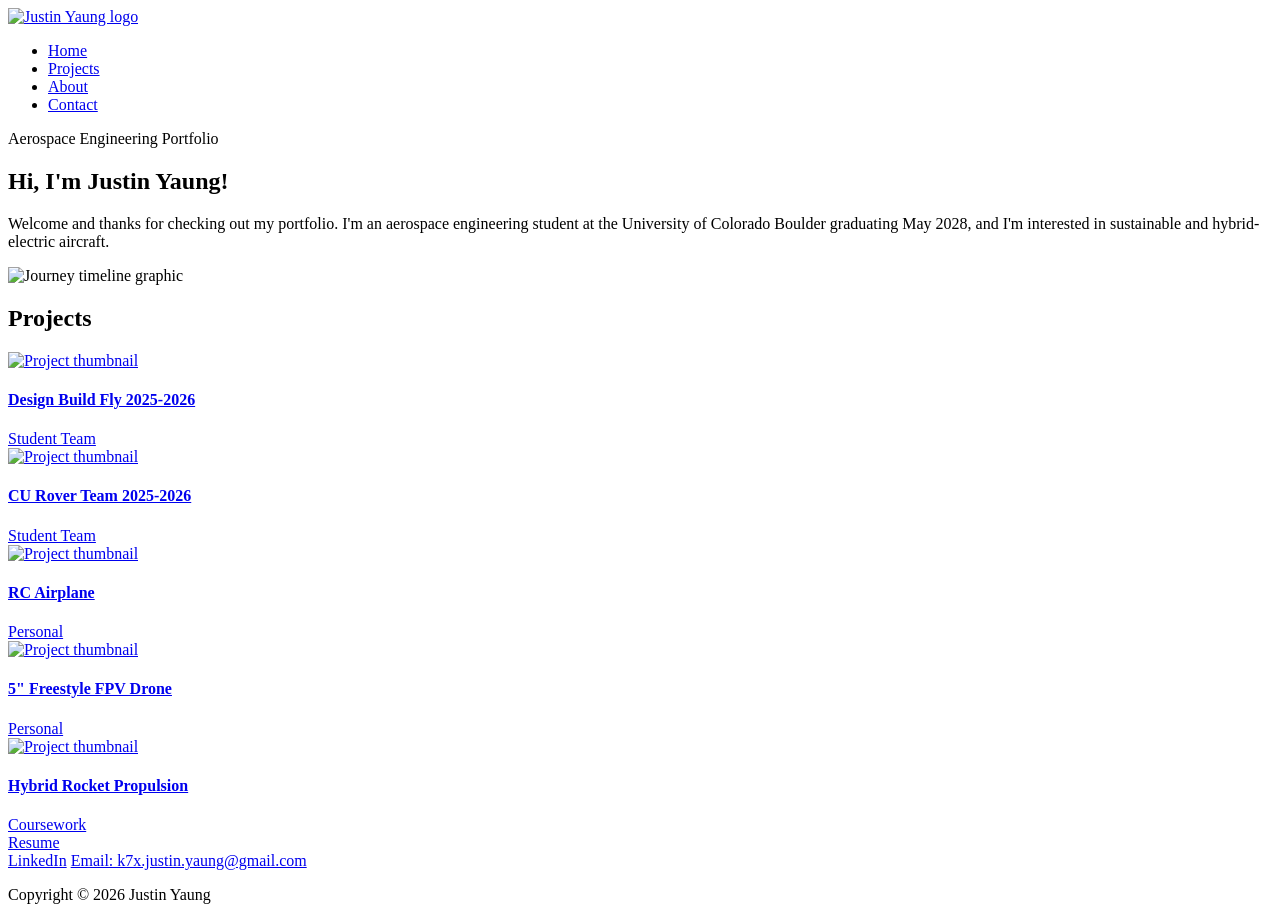
==== index.html @ b1a97101 "Add files via upload" ====
<!DOCTYPE html>
<html lang="en">
<head>
<meta charset="UTF-8">
<meta name="viewport" content="width=device-width, initial-scale=1.0">
<title>Justin Yaung — Engineering Portfolio</title>
<link rel="stylesheet" href="style.css">
</head>
<body>

<header class="navbar">
  <div class="nav-inner">
    <a href="#" class="logo"><img src="images/logo.png" alt="Justin Yaung logo"></a>
    <nav>
      <ul class="nav-links">
        <li><a href="#home">Home</a></li>
        <!-- <li><a href="#experience">Experience</a></li> -->
        <li><a href="#projects">Projects</a></li>
        <li><a href="#about">About</a></li>
        <li><a href="#contact">Contact</a></li>
      </ul>
    </nav>
  </div>
</header>

<main>
  <!-- HERO / SUMMARY -->
  <section id="home" class="hero">
    <p class="eyebrow"> Aerospace Engineering Portfolio</p>
    <h1>Hi, I'm Justin Yaung!</h1>
    <p class="summary">
      Welcome and thanks for checking out my portfolio. I'm an aerospace engineering student at the University of Colorado Boulder graduating May 2028, and I'm interested in 
      sustainable and hybrid-electric aircraft.
    </p>
    <img class="hero-img" src="images/teamphoto.jpg" alt="Journey timeline graphic">
  </section>


  <!-- STRENGTHS / WEAKNESSES
  <section class="traits">
    <div class="trait-card">
      <h3>Strengths</h3>
      <ul>
        <li>Passionate about hands-on design and fabrication.</li>
        <li>Strong CAD and simulation background.</li>
        <li>Enjoy leading and collaborating on team projects.</li>
      </ul>
    </div>
    <div class="trait-card">
      <h3>Weaknesses</h3>
      <ul>
        <li>Still addicted to the machine shop.</li>
        <li>Perfectionist when it comes to tolerances.</li>
        <li>Can never leave a project "good enough."</li>
      </ul>
    </div>
  </section>
  -->

  <!-- EXPERIENCE
  <section id="experience" class="experience">
    <h2>Experience</h2>

    <div class="logo-strip">
      <img src="https://placehold.co/80x80?text=Logo" alt="Company logo">
      <img src="https://placehold.co/80x80?text=Logo" alt="Company logo">
      <img src="https://placehold.co/80x80?text=Logo" alt="Company logo">
    </div>

    <div class="timeline">

      <div class="timeline-item">
        <div class="timeline-meta">
          <span class="date">Jun – Aug 2026</span>
          <span class="location">City, State</span>
        </div>
        <div class="timeline-content">
          <h3>Company Name — Job Title</h3>
          <p>One or two lines describing your role, responsibilities, and impact.</p>
          <img src="https://placehold.co/600x338?text=Project+Photo" alt="Experience photo">
          <a href="#" class="read-more">Read More →</a>
        </div>
      </div>

      <div class="timeline-item">
        <div class="timeline-meta">
          <span class="date">Jan – May 2026</span>
          <span class="location">City, State</span>
        </div>
        <div class="timeline-content">
          <h3>Company Name — Job Title</h3>
          <p>One or two lines describing your role, responsibilities, and impact.</p>
          <img src="https://placehold.co/600x338?text=Project+Photo" alt="Experience photo">
          <a href="#" class="read-more">Read More →</a>
        </div>
      </div>

      <div class="timeline-item">
        <div class="timeline-meta">
          <span class="date">Sep – Dec 2025</span>
          <span class="location">City, State</span>
        </div>
        <div class="timeline-content">
          <h3>Company Name — Job Title</h3>
          <p>One or two lines describing your role, responsibilities, and impact.</p>
          <img src="https://placehold.co/600x338?text=Project+Photo" alt="Experience photo">
          <a href="#" class="read-more">Read More →</a>
        </div>
      </div>

    </div>
  </section>
  -->


  <!-- PROJECTS -->
  <section id="projects" class="projects">
    <h2>Projects</h2>
    <div class="project-grid">

      <a href="projects/dbf2526.html" class="project-card">
        <img src="images/dbfhero.jpg" alt="Project thumbnail">
        <div class="project-info">
          <h4>Design Build Fly 2025-2026</h4>
          <span class="tag">Student Team</span>
        </div>
      </a>

      <a href="projects/rover2526.html" class="project-card">
        <img src="images/rover.jpg" alt="Project thumbnail">
        <div class="project-info">
          <h4>CU Rover Team 2025-2026</h4>
          <span class="tag">Student Team</span>
        </div>
      </a>

      <a href="projects/gowolf.html" class="project-card">
        <img src="https://placehold.co/400x300?text=Project" alt="Project thumbnail">
        <div class="project-info">
          <h4>RC Airplane</h4>
          <span class="tag">Personal</span>
        </div>
      </a>

      <a href="projects/drone.html" class="project-card">
        <img src="https://placehold.co/400x300?text=Project" alt="Project thumbnail">
        <div class="project-info">
          <h4>5" Freestyle FPV Drone</h4>
          <span class="tag">Personal</span>
        </div>
      </a>

      <a href="projects/hybridrocket.html" class="project-card">
        <img src="https://placehold.co/400x300?text=Project" alt="Project thumbnail">
        <div class="project-info">
          <h4>Hybrid Rocket Propulsion</h4>
          <span class="tag">Coursework</span>
        </div>
      </a>

    </div>
  </section>


<!-- CONTACT / FOOTER -->
<footer id="contact" class="footer">
  <a href="resume.pdf" class="btn-outline" target="_blank">Resume</a>
  <div class="footer-links">
    <a href="https://linkedin.com/in/justin-yaung" target="_blank">LinkedIn</a>
    <a href="mailto:k7x.justin.yaung@gmail.com">Email: k7x.justin.yaung@gmail.com</a>
  </div>
  <p class="copyright">Copyright © 2026 Justin Yaung</p>
</footer>

</body>
</html>
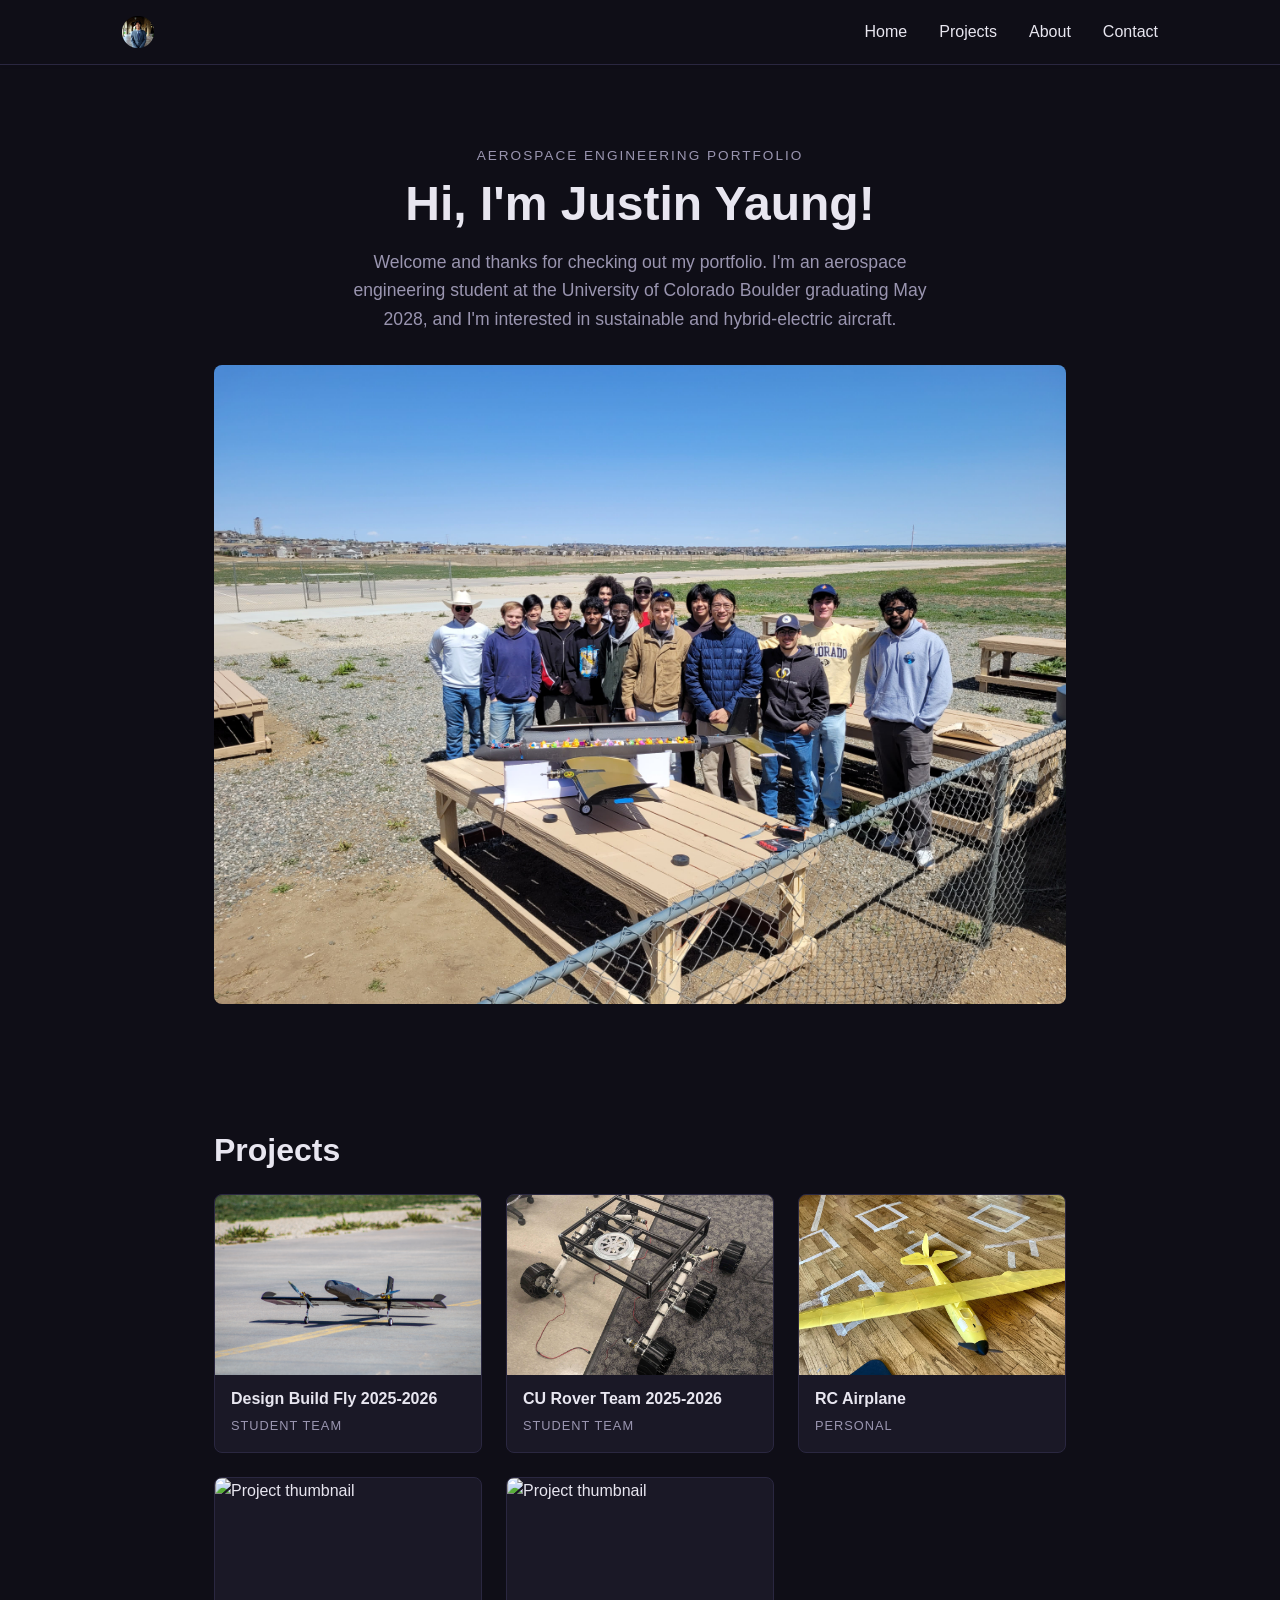
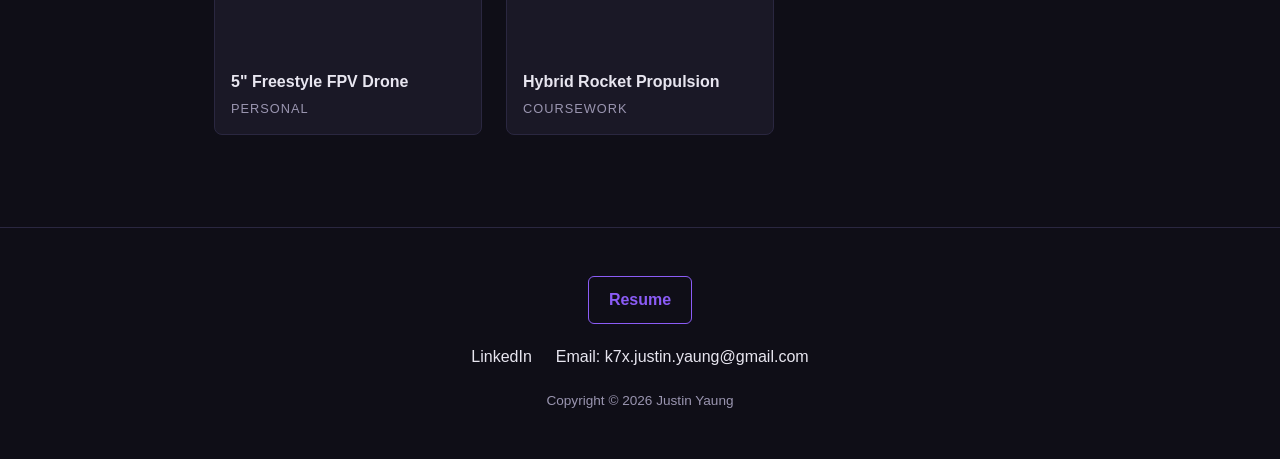
==== commit 5623533f: "Fix HTML encoding issues in index.html" ====
--- a/index.html
+++ b/index.html
@@ -135,7 +135,7 @@
       </a>
 
       <a href="projects/gowolf.html" class="project-card">
-        <img src="https://placehold.co/400x300?text=Project" alt="Project thumbnail">
+        <img src="images/gowolf_full_plane.jpg" alt="Project thumbnail">
         <div class="project-info">
           <h4>RC Airplane</h4>
           <span class="tag">Personal</span>
@@ -173,4 +173,4 @@
 </footer>
 
 </body>
-</html>+</html>
--- a/style.css
+++ b/style.css
@@ -0,0 +1,231 @@
+:root {
+  --bg: #0f0e17;
+  --bg-alt: #1a1826;
+  --text: #e8e6f0;
+  --muted: #9a95b0;
+  --accent: #8b5cf6;
+  --accent-2: #6366f1;
+  --border: #2a2740;
+  --max-width: 900px;
+}
+
+* { box-sizing: border-box; margin: 0; padding: 0; }
+
+body {
+  font-family: 'Segoe UI', Helvetica, Arial, sans-serif;
+  color: var(--text);
+  background: var(--bg);
+  line-height: 1.6;
+}
+
+h1, h2, h3, h4 { line-height: 1.2; font-weight: 700; }
+
+a { color: inherit; text-decoration: none; }
+
+section { max-width: var(--max-width); margin: 0 auto; padding: 60px 24px; }
+
+/* NAVBAR */
+.navbar {
+  width: 100%;
+  border-bottom: 1px solid var(--border);
+  position: sticky;
+  top: 0;
+  background: var(--bg);
+  box-shadow: 0 1px 4px rgba(0,0,0,0.04);
+  z-index: 10;
+}
+.nav-inner {
+  width: 100%;
+  max-width: 1100px;
+  margin: 0 auto;
+  display: flex;
+  flex-direction: row;
+  justify-content: space-between;
+  align-items: center;
+  padding: 16px 32px;
+}
+.logo { font-weight: 800; font-size: 1.2rem; white-space: nowrap; display: flex; align-items: center; }
+.logo img { height: 32px; width: auto; display: block}
+.nav-links {
+  list-style: none;
+  display: flex;
+  flex-direction: row;
+  gap: 32px;
+}
+.nav-links a { font-weight: 500; white-space: nowrap; }
+.nav-links a:hover { color: var(--accent); }
+
+@media (max-width: 640px) {
+  .nav-inner { flex-wrap: wrap; gap: 12px; padding: 14px 20px; }
+  .nav-links { gap: 16px; flex-wrap: wrap; justify-content: center; }
+}
+
+/* HERO */
+.hero { text-align: center; padding-top: 80px; }
+.eyebrow { text-transform: uppercase; letter-spacing: 2px; color: var(--muted); font-size: 0.85rem; margin-bottom: 8px; }
+.hero h1 { font-size: 3rem; margin-bottom: 16px; }
+.summary { max-width: 600px; margin: 0 auto 32px; color: var(--muted); font-size: 1.1rem; }
+.hero-img { width: 100%; border-radius: 8px; }
+
+/* TRAITS */
+.traits {
+  display: grid;
+  grid-template-columns: 1fr 1fr;
+  gap: 32px;
+}
+.trait-card {
+  background: var(--bg-alt);
+  border: 1px solid var(--border);
+  border-radius: 8px;
+  padding: 24px;
+}
+.trait-card h3 { margin-bottom: 12px; }
+.trait-card ul { padding-left: 20px; color: var(--muted); }
+.trait-card li { margin-bottom: 6px; }
+
+/* EXPERIENCE */
+.experience h2, .projects h2, .about h2 { font-size: 2rem; margin-bottom: 24px; }
+
+.logo-strip {
+  display: flex;
+  gap: 20px;
+  flex-wrap: wrap;
+  margin-bottom: 40px;
+}
+.logo-strip img { width: 60px; height: 60px; border-radius: 8px; object-fit: cover; }
+
+.timeline-item {
+  display: grid;
+  grid-template-columns: 160px 1fr;
+  gap: 24px;
+  padding: 32px 0;
+  border-top: 1px solid var(--border);
+}
+.timeline-item:first-child { border-top: none; }
+.timeline-meta { color: var(--muted); font-size: 0.9rem; }
+.timeline-meta .date { display: block; font-weight: 600; color: var(--text); }
+.timeline-content h3 { margin-bottom: 8px; font-size: 1.15rem; }
+.timeline-content p { color: var(--muted); margin-bottom: 12px; }
+.timeline-content img { width: 100%; max-width: 500px; border-radius: 8px; margin-bottom: 12px; display: block; }
+.read-more { color: var(--accent); font-weight: 600; }
+
+/* PROJECTS */
+.project-grid {
+  display: grid;
+  grid-template-columns: repeat(auto-fit, minmax(240px, 1fr));
+  gap: 24px;
+  margin-bottom: 32px;
+}
+.project-card {
+  border: 1px solid var(--border);
+  background: var(--bg-alt);
+  border-radius: 8px;
+  overflow: hidden;
+  display: block;
+  transition: transform 0.15s ease, box-shadow 0.15s ease, border-color 0.15s ease;
+}
+.project-card:hover { transform: translateY(-4px); box-shadow: 0 8px 24px rgba(139,92,246,0.25); border-color: var(--accent); }
+.project-card img { width: 100%; height: 180px; object-fit: cover; display: block; }
+.project-info { padding: 14px 16px; }
+.project-info h4 { margin-bottom: 4px; }
+.tag { font-size: 0.8rem; color: var(--muted); text-transform: uppercase; letter-spacing: 1px; }
+
+.btn-outline {
+  display: inline-block;
+  border: 1px solid var(--accent);
+  color: var(--accent);
+  border-radius: 6px;
+  padding: 10px 20px;
+  font-weight: 600;
+}
+.btn-outline:hover { background: linear-gradient(135deg, var(--accent), var(--accent-2)); color: #fff; border-color: transparent; }
+
+/* ABOUT */
+.about p { color: var(--muted); max-width: 700px; }
+
+/* FOOTER */
+.footer {
+  border-top: 1px solid var(--border);
+  text-align: center;
+  padding: 48px 24px;
+}
+.footer-links { margin: 20px 0; display: flex; justify-content: center; gap: 24px; }
+.footer-links a:hover { color: var(--accent); }
+.copyright { color: var(--muted); font-size: 0.85rem; }
+
+/* PROJECT DETAIL PAGE */
+.project-detail { padding-top: 60px; }
+.back-link {
+  display: inline-block;
+  color: var(--muted);
+  margin-bottom: 24px;
+  font-weight: 500;
+}
+.back-link:hover { color: var(--accent); }
+
+.project-detail h1 { font-size: 2.4rem; margin: 8px 0 16px; }
+.project-detail .summary { text-align: left; margin: 0 0 28px; max-width: 700px; }
+.project-hero-img { width: 100%; border-radius: 8px; margin-bottom: 32px; }
+
+.project-meta-row {
+  display: grid;
+  grid-template-columns: repeat(3, 1fr);
+  gap: 20px;
+  background: var(--bg-alt);
+  border: 1px solid var(--border);
+  border-radius: 8px;
+  padding: 20px;
+  margin-bottom: 40px;
+}
+.meta-label {
+  display: block;
+  text-transform: uppercase;
+  letter-spacing: 1px;
+  font-size: 0.75rem;
+  color: var(--muted);
+  margin-bottom: 4px;
+}
+.project-meta-row p { font-weight: 600; }
+
+.project-body h2 {
+  font-size: 1.4rem;
+  margin: 32px 0 12px;
+  color: var(--accent);
+}
+.project-body p { color: var(--muted); margin-bottom: 16px; }
+
+.project-gallery {
+  display: grid;
+  grid-template-columns: 1fr 1fr;
+  gap: 16px;
+  margin: 20px 0;
+}
+.project-gallery img { width: 100%; aspect-ratio: 4 / 3; object-fit: cover; border-radius: 8px; display: block; }
+.project-gallery figcaption {
+  font-size: 0.85rem;
+  color: var(--muted);
+  margin-top: 8px;
+  text-align: center;
+}
+
+.project-nav {
+  display: flex;
+  justify-content: space-between;
+  margin-top: 48px;
+  padding-top: 24px;
+  border-top: 1px solid var(--border);
+}
+
+@media (max-width: 640px) {
+  .project-meta-row { grid-template-columns: 1fr; }
+  .project-gallery { grid-template-columns: 1fr; }
+  .project-nav { flex-direction: column; gap: 12px; }
+}
+
+/* RESPONSIVE */
+@media (max-width: 640px) {
+  .nav-links { gap: 14px; font-size: 0.9rem; }
+  .traits { grid-template-columns: 1fr; }
+  .timeline-item { grid-template-columns: 1fr; }
+  .hero h1 { font-size: 2.2rem; }
+}
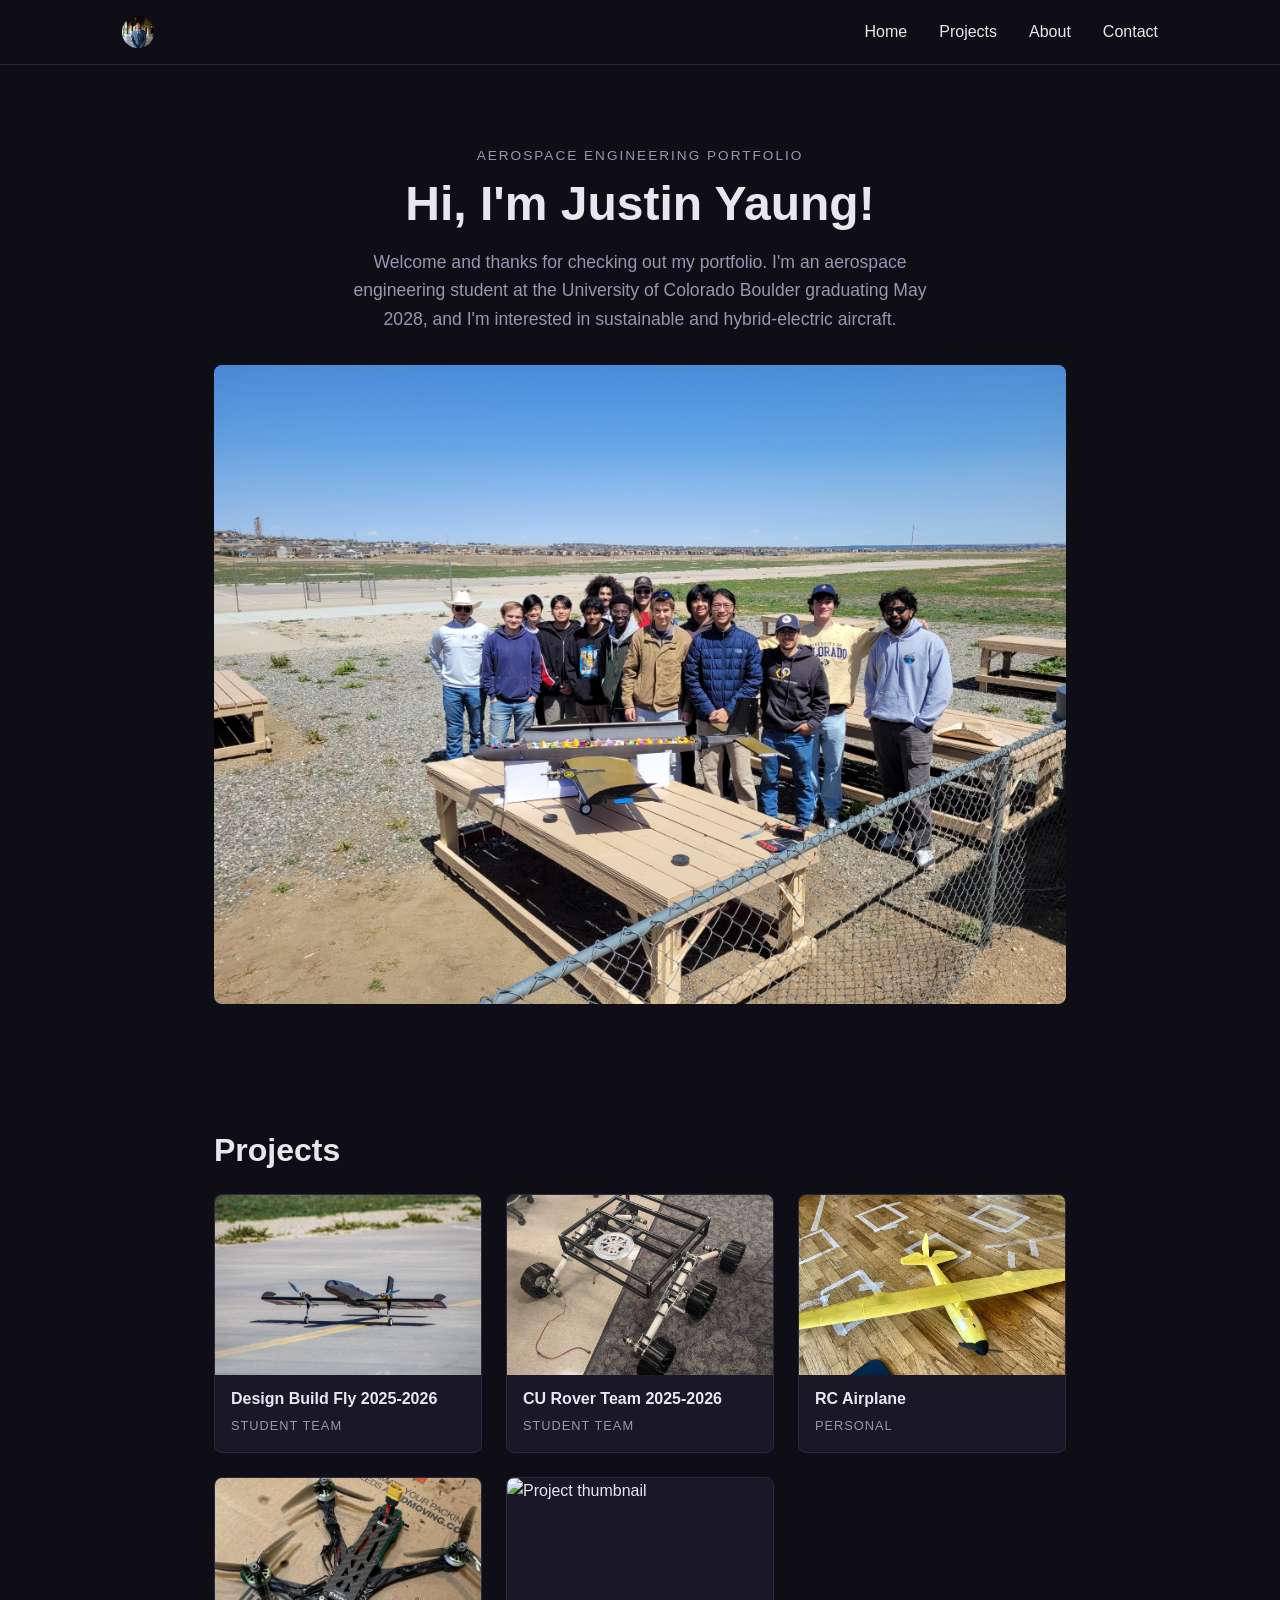
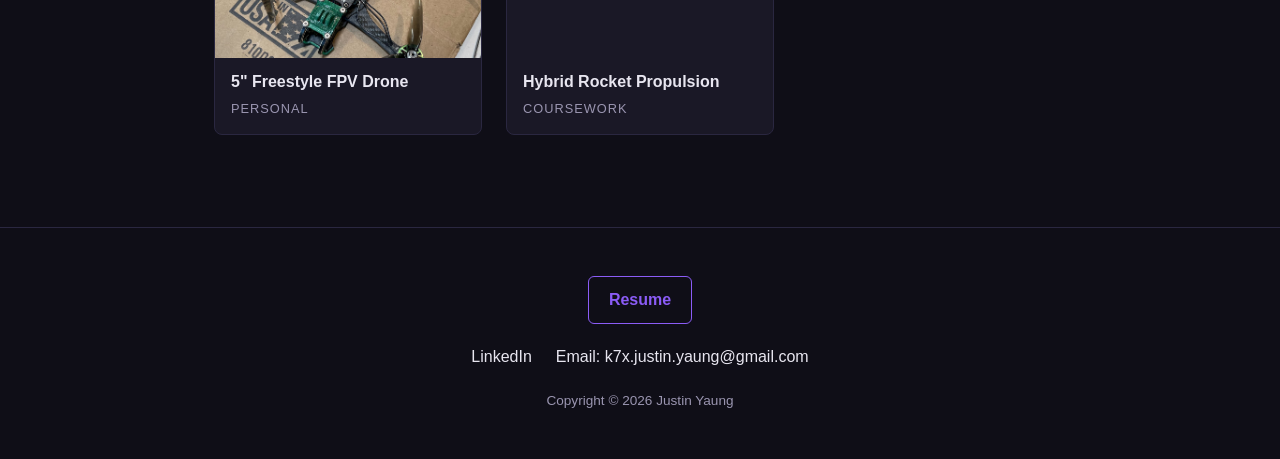
==== commit 6fe37dd4: "Add files via upload" ====
--- a/index.html
+++ b/index.html
@@ -143,7 +143,7 @@
       </a>
 
       <a href="projects/drone.html" class="project-card">
-        <img src="https://placehold.co/400x300?text=Project" alt="Project thumbnail">
+        <img src="images/dronefull.jpg" alt="Project thumbnail">
         <div class="project-info">
           <h4>5" Freestyle FPV Drone</h4>
           <span class="tag">Personal</span>
@@ -151,7 +151,7 @@
       </a>
 
       <a href="projects/hybridrocket.html" class="project-card">
-        <img src="https://placehold.co/400x300?text=Project" alt="Project thumbnail">
+        <img src="images/hotfire.PNG" alt="Project thumbnail">
         <div class="project-info">
           <h4>Hybrid Rocket Propulsion</h4>
           <span class="tag">Coursework</span>
@@ -173,4 +173,4 @@
 </footer>
 
 </body>
-</html>
+</html>
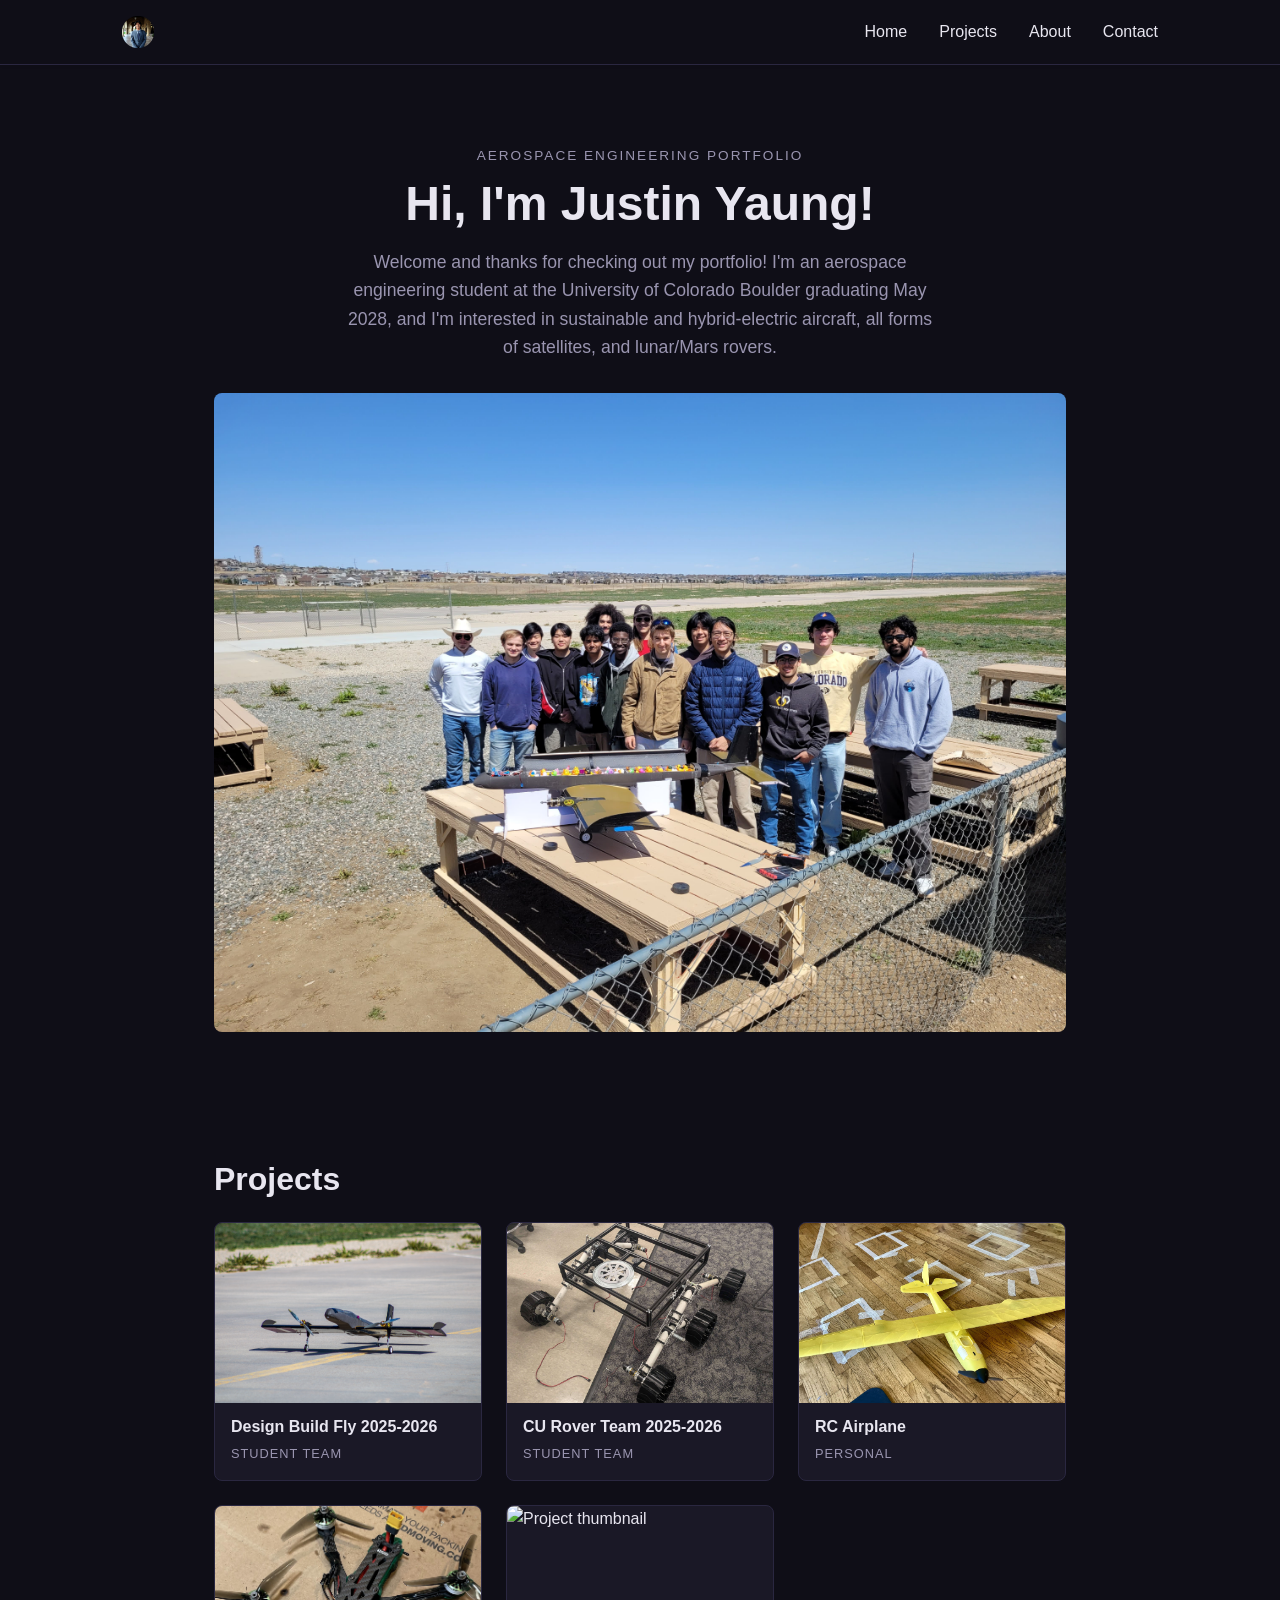
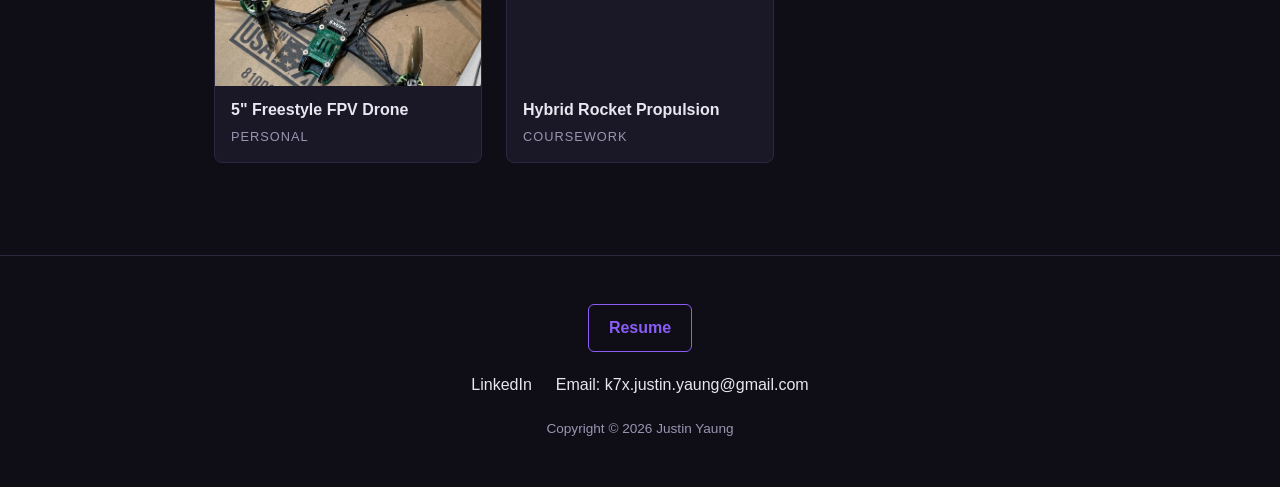
==== commit 1a1ee0d3: "Update index.html" ====
--- a/index.html
+++ b/index.html
@@ -29,8 +29,8 @@
     <p class="eyebrow"> Aerospace Engineering Portfolio</p>
     <h1>Hi, I'm Justin Yaung!</h1>
     <p class="summary">
-      Welcome and thanks for checking out my portfolio. I'm an aerospace engineering student at the University of Colorado Boulder graduating May 2028, and I'm interested in 
-      sustainable and hybrid-electric aircraft.
+      Welcome and thanks for checking out my portfolio! I'm an aerospace engineering student at the University of Colorado Boulder graduating May 2028, and I'm interested in 
+      sustainable and hybrid-electric aircraft, all forms of satellites, and lunar/Mars rovers.
     </p>
     <img class="hero-img" src="images/teamphoto.jpg" alt="Journey timeline graphic">
   </section>
@@ -173,4 +173,4 @@
 </footer>
 
 </body>
-</html>+</html>
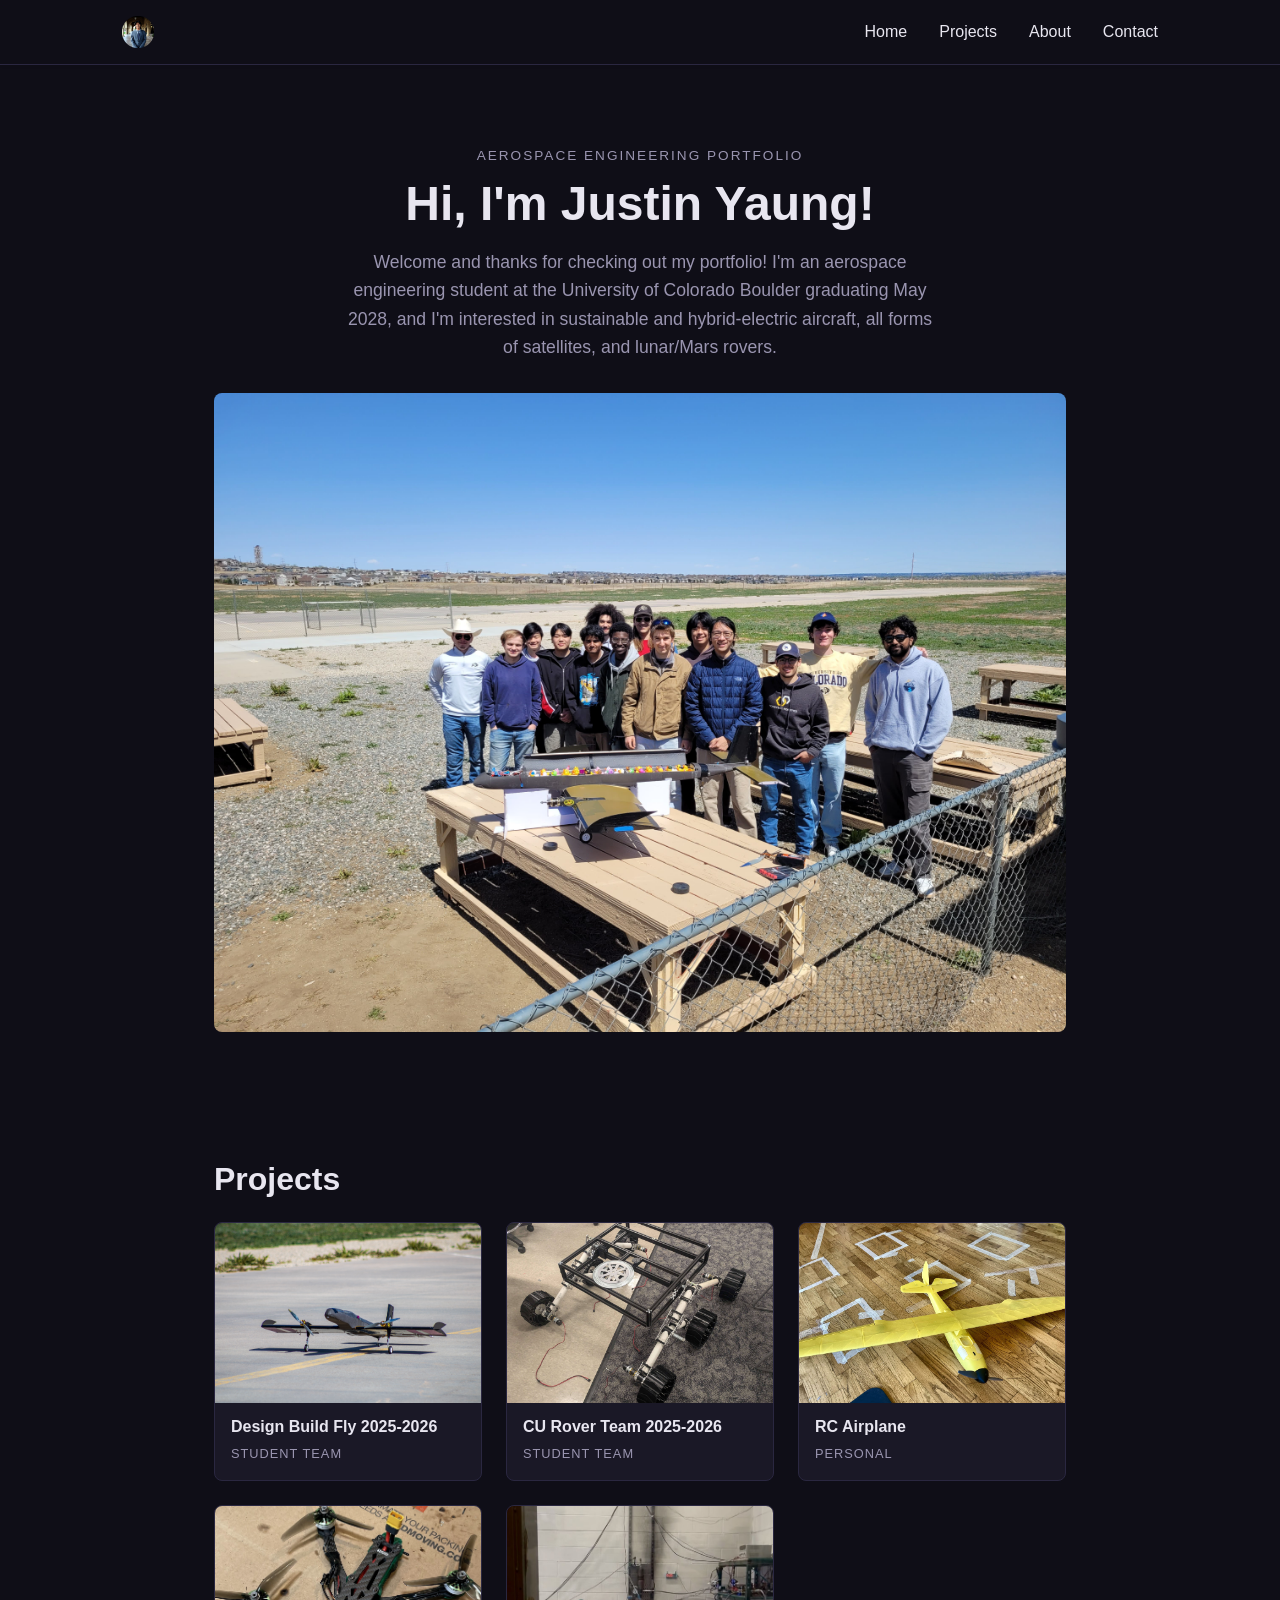
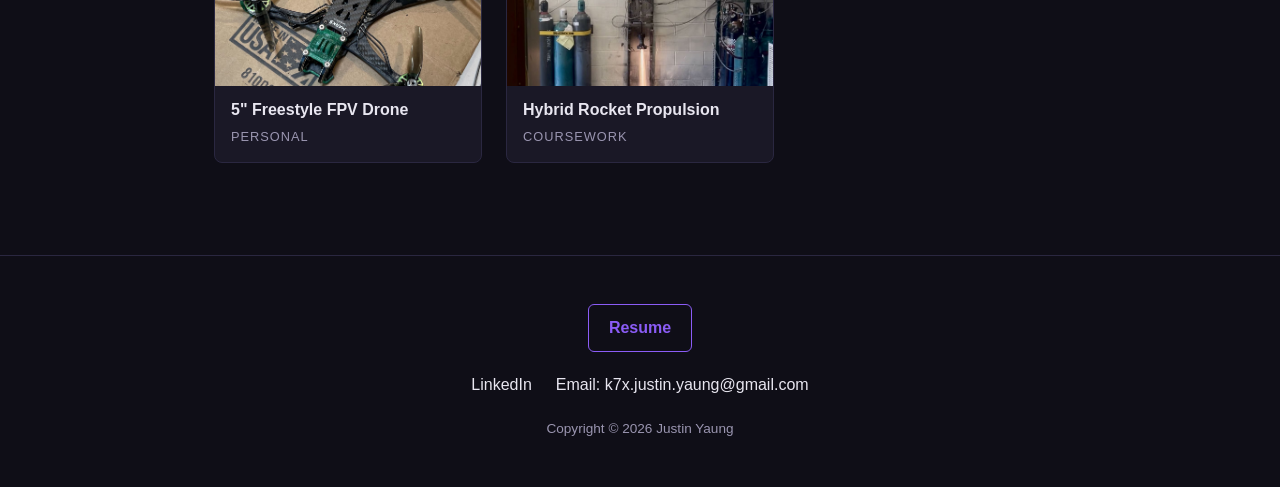
==== commit dc74ff01: "Update index.html" ====
--- a/index.html
+++ b/index.html
@@ -151,7 +151,7 @@
       </a>
 
       <a href="projects/hybridrocket.html" class="project-card">
-        <img src="images/hotfire.PNG" alt="Project thumbnail">
+        <img src="images/hotfire.jpg" alt="Project thumbnail">
         <div class="project-info">
           <h4>Hybrid Rocket Propulsion</h4>
           <span class="tag">Coursework</span>
